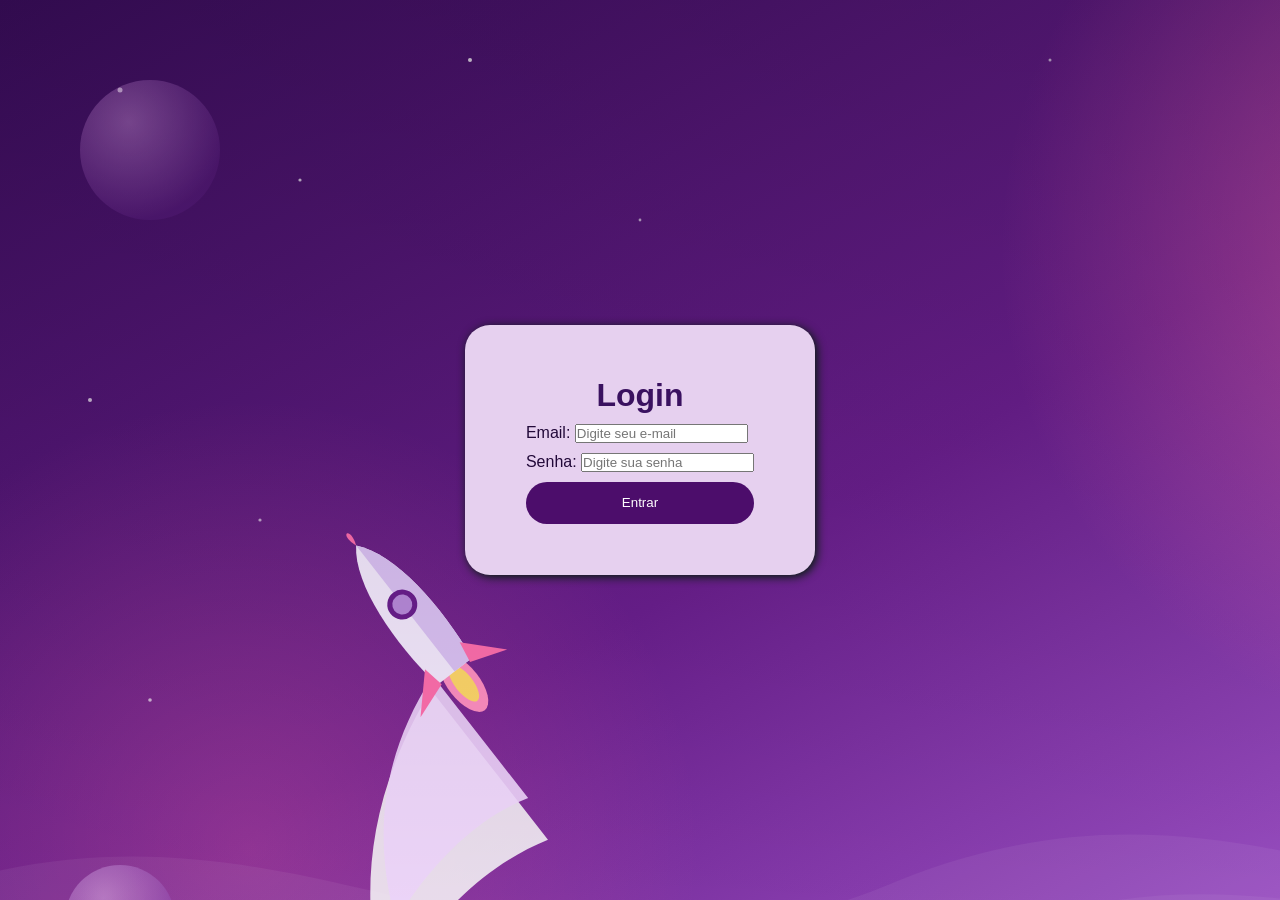
==== Pages/index.html @ 94a9b739 "att one" ====
<!DOCTYPE html>
<html lang="pt-br">

<head>
    <meta charset="UTF-8">
    <meta name="viewport" content="width=device-width, initial-scale=1.0">
    <title>Login</title>
    <link rel="stylesheet" href="/Pages/style.css">
</head>

<body>
    <div class="container-login">
        <h1>Login</h1>
        <form>
            <div class="email">
                <label for="email">Email:</label>
                <input type="email" id="email" placeholder="Digite seu e-mail" required>
            </div>

            <div class="senha">
                <label for="senha">Senha:</label>
                <input type="password" id="senha" placeholder="Digite sua senha" required>
            </div>


            <button id="botao" type="submit">Entrar</button>
        </form>
    </div>

</body>

</html>
---- Pages/style.css ----
*{
    margin: 0%;
    padding: 0%;
    box-sizing: border-box;
}

body{
    min-height: 100vh;
    background-image:url(/img/fundo-login-roxo.svg) ;
    display: flex;
    font-family: Arial, Helvetica, sans-serif;
    align-items: center;
    justify-content: center;
}

.container-login{
    display: flex;
    flex-direction: column;
    align-items: center;
    justify-content: center;
    background-color: rgb(230, 208, 239);
    height: 250px;
    width: 350px;
    border-radius: 25px;
    box-shadow: 2px 2px 10px rgba(0,31, 8, 47)
    
}
.container-login h1{
    color: rgb(58, 17, 96);
    margin-bottom: 10px;
}
#email:focus {
    border-color: rgb(76, 13, 107);
    outline: none;
    box-shadow: 0 0 5px rgba(76, 13, 107, 0.5);
}
#senha:focus {
    border-color: rgb(76, 13, 107);
    outline: none;
    box-shadow: 0 0 5px rgba(76, 13, 107, 0.5);
}

.container-login form{
    display: flex;
    flex-direction: column;
    gap: 10px;
    color: rgb(34, 9, 57);
}

#botao{
    background-color: rgb(76, 13, 107);
    color: white;
    border: none;
    border-radius: 25px;
    height: 42px;

}

#botao:hover{
    background-color: aliceblue;
    color:rgb(34, 9, 57);
}
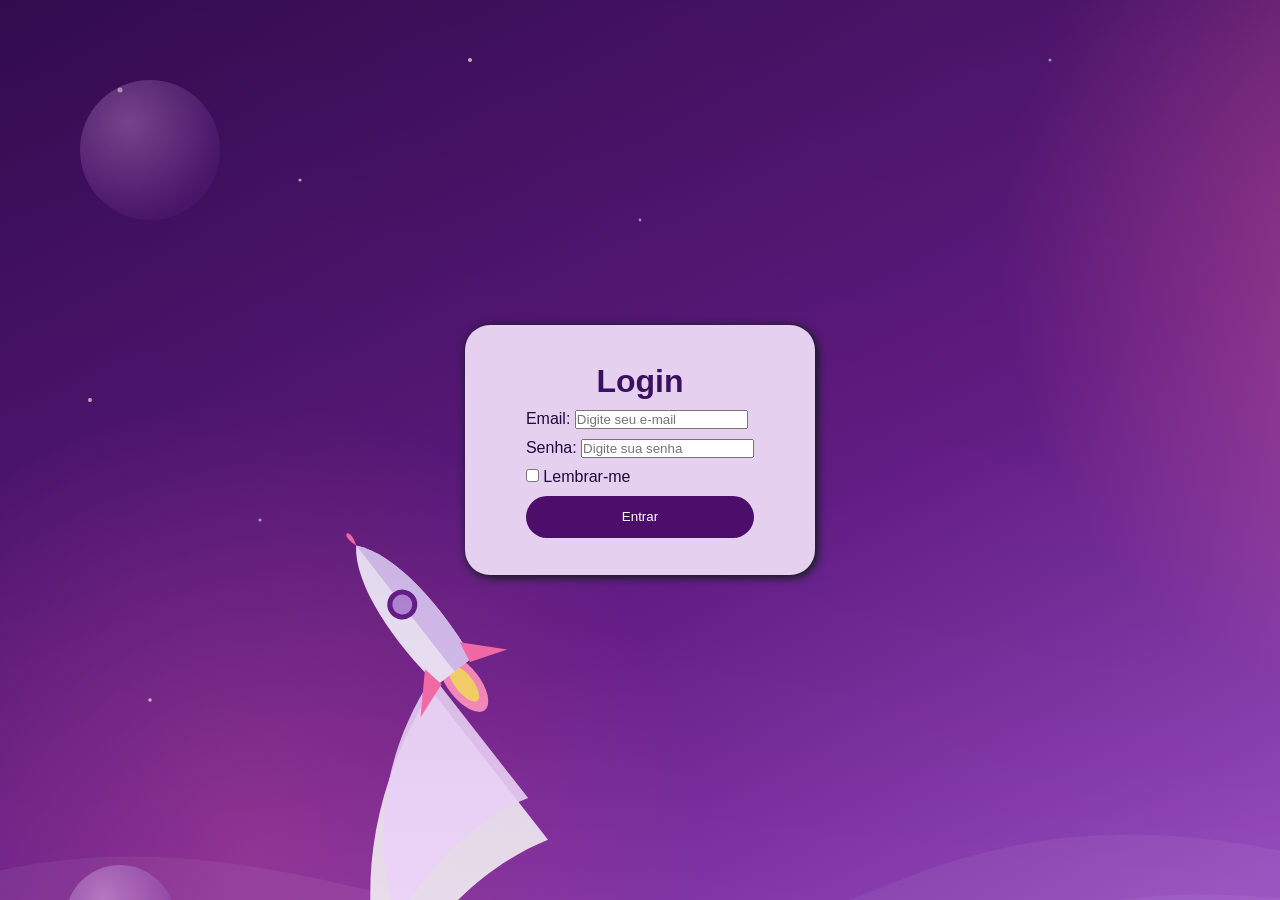
==== commit 68a72528: "att" ====
--- a/Pages/index.html
+++ b/Pages/index.html
@@ -5,6 +5,7 @@
     <meta charset="UTF-8">
     <meta name="viewport" content="width=device-width, initial-scale=1.0">
     <title>Login</title>
+    <link rel="stylesheet" href="https://cdnjs.cloudflare.com/ajax/libs/font-awesome/6.5.1/css/all.min.css">
     <link rel="stylesheet" href="/Pages/style.css">
 </head>
 
@@ -21,11 +22,15 @@
                 <label for="senha">Senha:</label>
                 <input type="password" id="senha" placeholder="Digite sua senha" required>
             </div>
-
+            <Label>
+                <input type="checkbox" id="lembrarMe" placeholder="Lembrar-me">
+                Lembrar-me
+            </Label>
 
             <button id="botao" type="submit">Entrar</button>
         </form>
     </div>
+    <script src="/Pages/script.js"></script>
 
 </body>
 
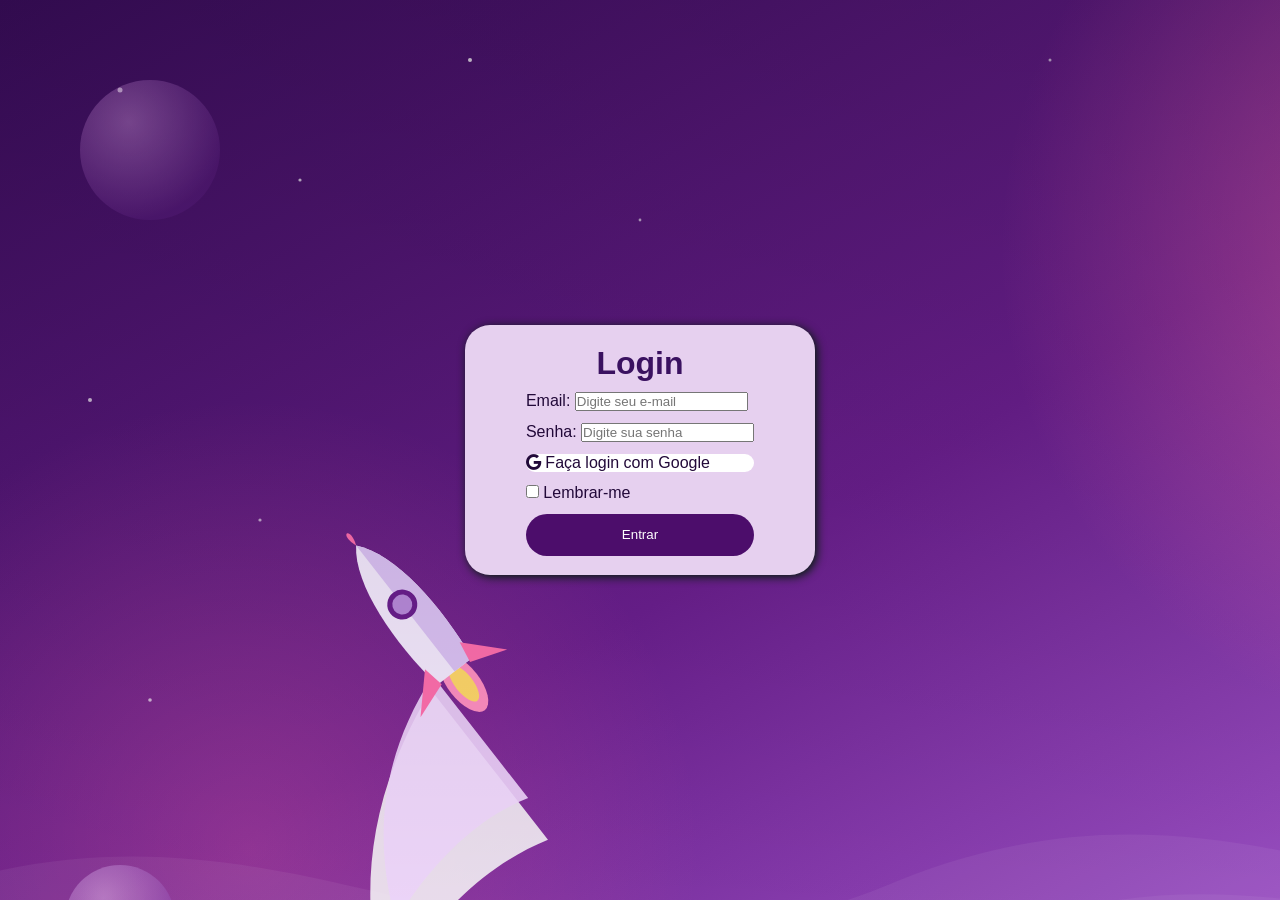
==== commit b2690c08: "att" ====
--- a/Pages/index.html
+++ b/Pages/index.html
@@ -22,10 +22,28 @@
                 <label for="senha">Senha:</label>
                 <input type="password" id="senha" placeholder="Digite sua senha" required>
             </div>
-            <Label>
-                <input type="checkbox" id="lembrarMe" placeholder="Lembrar-me">
-                Lembrar-me
-            </Label>
+
+
+
+
+        
+            <div class="Icons">
+                <label for="">
+                    <i class="fa-brands fa-google"></i>
+                    Faça login com Google
+                </label>
+            </div>
+
+
+
+
+            <div class="lembrarme">
+                <Label>
+
+                    <input type="checkbox" id="lembrarMe" placeholder="Lembrar-me">
+                    Lembrar-me
+                </Label>
+            </div>
 
             <button id="botao" type="submit">Entrar</button>
         </form>
--- a/Pages/style.css
+++ b/Pages/style.css
@@ -43,7 +43,7 @@
 .container-login form{
     display: flex;
     flex-direction: column;
-    gap: 10px;
+    gap: 12px;
     color: rgb(34, 9, 57);
 }
 
@@ -59,4 +59,13 @@
 #botao:hover{
     background-color: aliceblue;
     color:rgb(34, 9, 57);
+}
+
+.lembrarme{
+    
+}
+
+.Icons{
+    background-color: white;
+    border-radius: 15px;
 }
